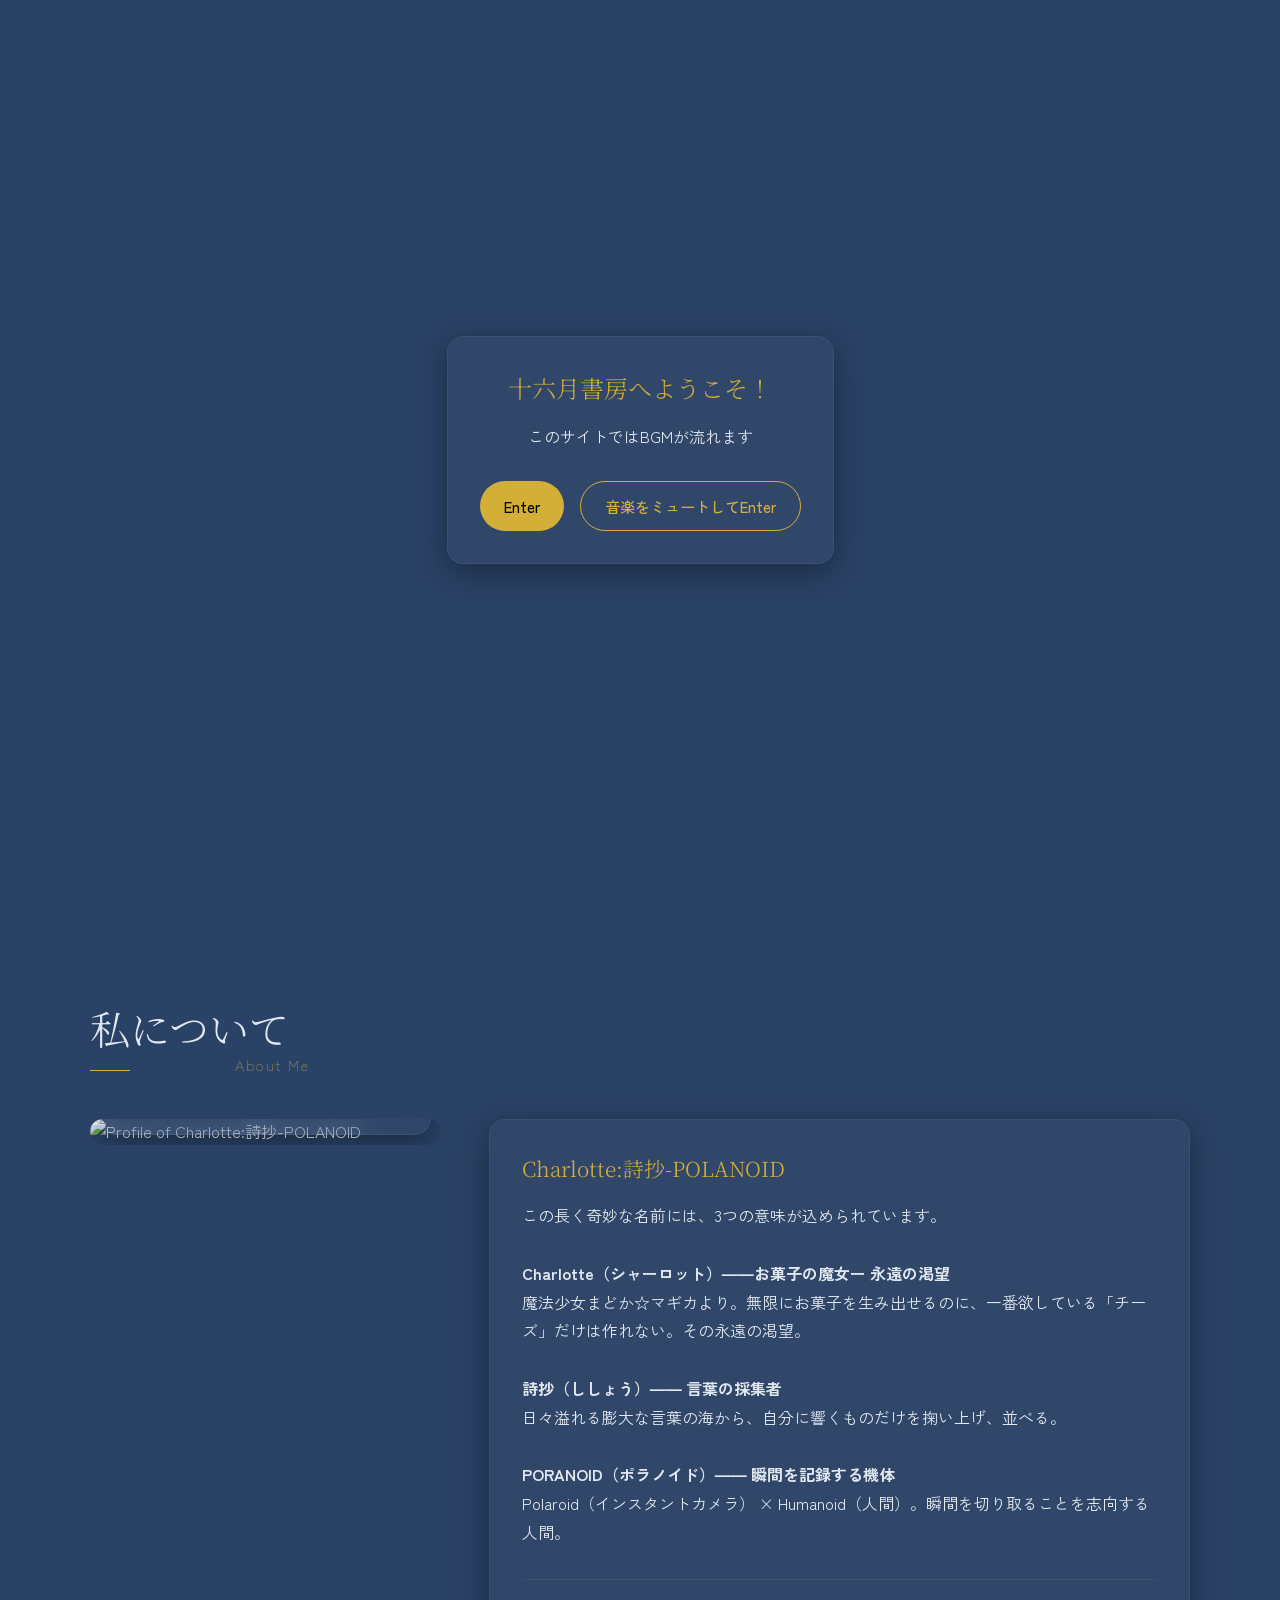
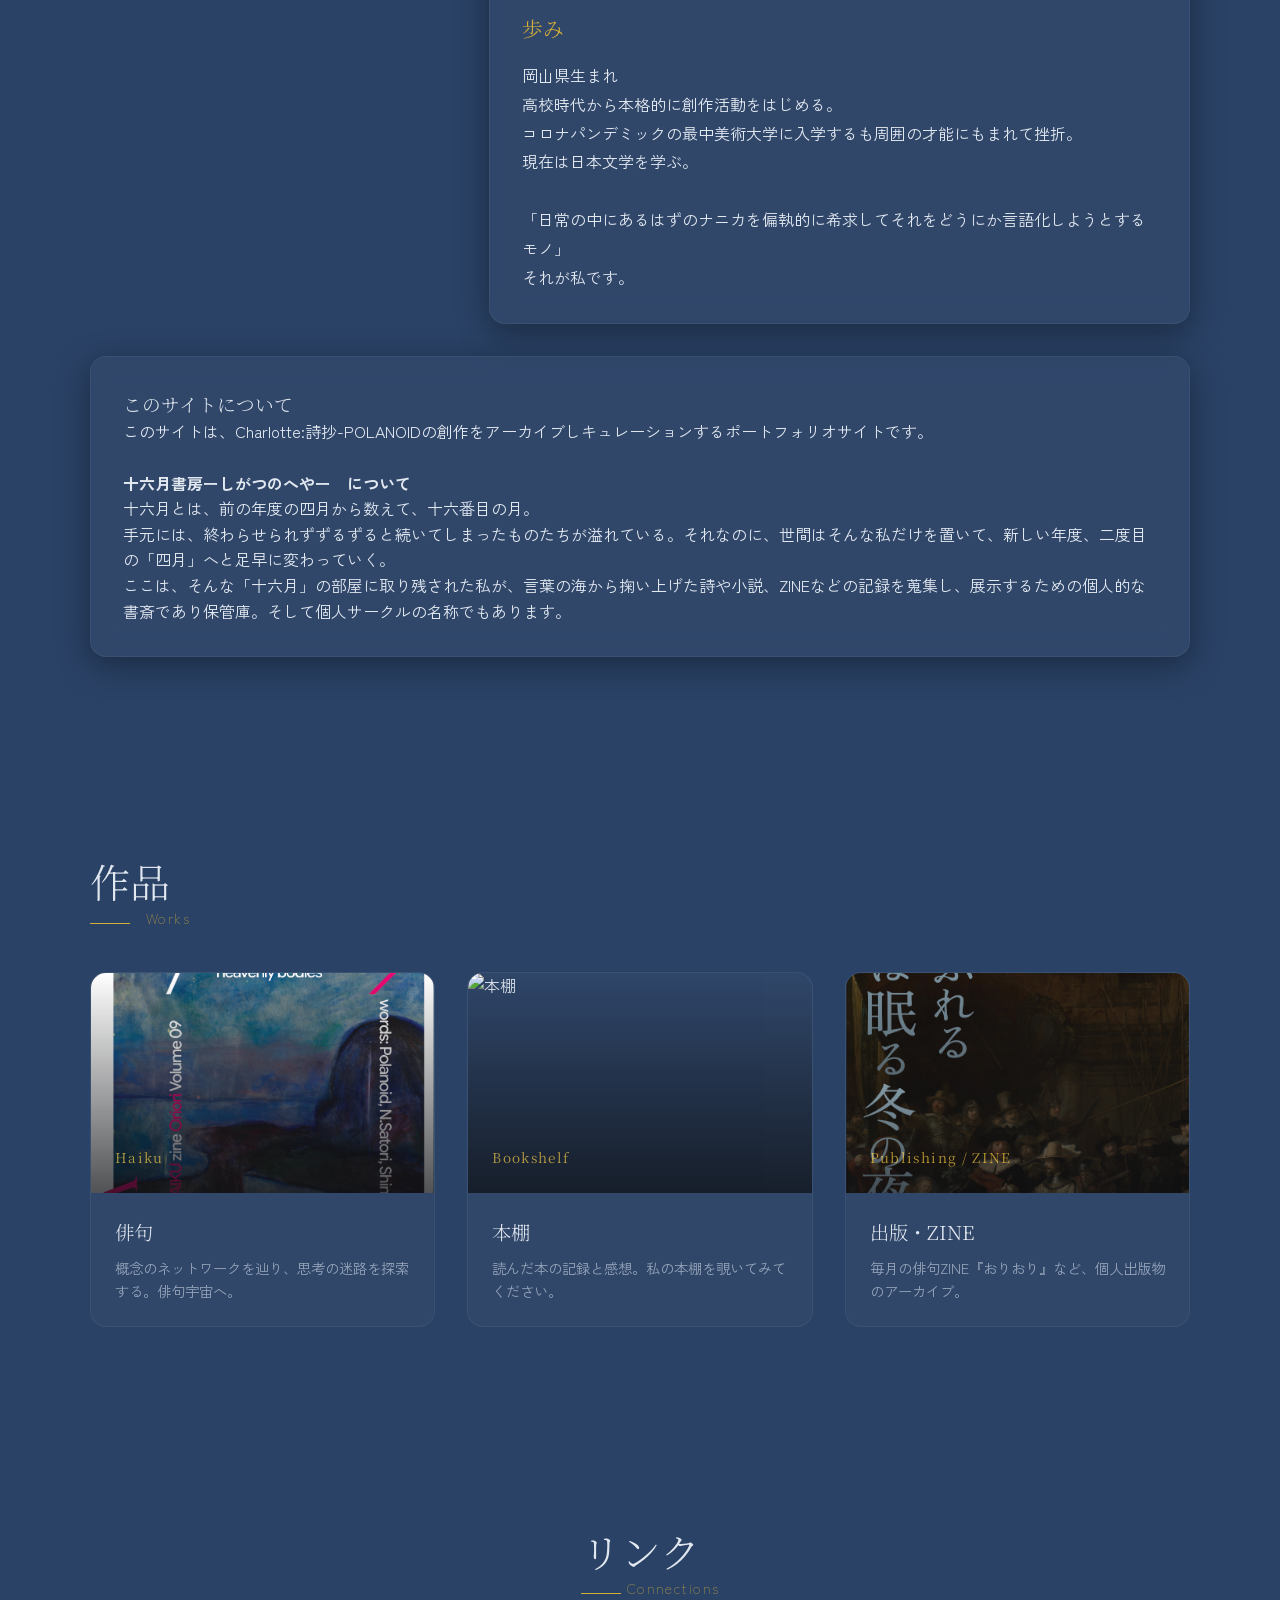
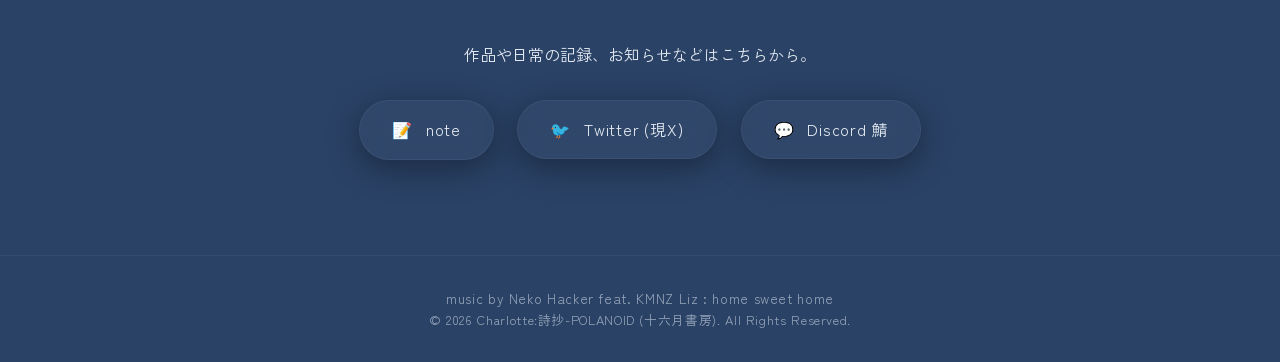
==== about/index.html @ aeaeaebb "feat: Introduce new content, bookshelf, content viewer, and content editor modules, while refactorin" ====
<!DOCTYPE html>
<html lang="ja">
<head>
    <meta charset="UTF-8">
    <meta name="viewport" content="width=device-width, initial-scale=1.0">
    <title>十六月書房 -しがつのへや-| Room of Curiocity</title>
    <!-- プレミアムなデザインのためのフォント -->
    <link rel="preconnect" href="https://fonts.googleapis.com">
    <link rel="preconnect" href="https://fonts.gstatic.com" crossorigin>
    <link href="https://fonts.googleapis.com/css2?family=Noto+Serif+JP:wght@200..900&family=Zen+Kaku+Gothic+New:wght@300;400;500;700&display=swap" rel="stylesheet">
    <link rel="stylesheet" href="style.css">
</head>
<body>
    <!-- Entrance Overlay -->
    <div id="entrance-overlay" class="entrance-overlay">
        <div class="entrance-content glass-panel text-center">
            <h2>十六月書房へようこそ！</h2>
            <p>このサイトではBGMが流れます</p>
            <div class="entrance-buttons mt-4">
                <button id="btn-enter" class="entrance-btn">Enter</button>
                <button id="btn-enter-muted" class="entrance-btn outline">音楽をミュートしてEnter</button>
            </div>
        </div>
    </div>
    <header class="navbar">
        <a href="../index.html" class="nav-brand">十六月書房</a>
        <div class="nav-right" style="display: flex; align-items: center;">
            <nav class="nav-links">
                <a href="../index.html">俳句宇宙</a>
                <a href="#about">私について</a>
                <a href="../bookshelf/index.html">本棚</a>
                <a href="../zine-viewer/index.html">ZINE</a>
                <a href="#contact">リンク</a>
            </nav>
            <div class="bgm-controls" id="bgm-controls">
                <button id="restart-btn" class="bgm-icon-btn" aria-label="Restart Music" title="最初から再生">⏮️</button>
                <div class="volume-slider-container">
                    <input type="range" id="volume-slider" min="0" max="1" step="0.01" value="0.3" class="volume-slider" title="音量">
                </div>
                <button id="mute-btn" class="bgm-icon-btn" aria-label="Toggle Music" title="BGM ON/OFF">
                    🔊
                </button>
            </div>
        </div>
    </header>

    <!-- ヒーローセクション -->
    <section class="hero" id="home">
        <div class="hero-bg"></div>
        <div class="hero-content">
            <h1 class="hero-title">十六月書房</h1>
            <p class="hero-subtitle">- しがつのへや -</p>
            <p class="hero-author">Charlotte:詩抄-POLANOID</p>
            <p class="hero-desc">Room of Curiocity</p>
        </div>
        <div class="scroll-indicator">
            <span>Scroll</span>
            <div class="mouse"></div>
        </div>
    </section>

    <!-- 私について (About) -->
    <section class="about section" id="about">
        <div class="container">
            <h2 class="section-title">私について<span>About Me</span></h2>
            <div class="about-grid">
                <div class="about-image">
                    <img src="../assets/profile.jpg" alt="Profile of Charlotte:詩抄-POLANOID">
                    <div class="glass-panel text-center">
                        <h3>Charlotte:詩抄-POLANOID</h3>
                        <p class="role">詩抄 / ポラノイド</p>
                    </div>
                </div>
                <div class="about-text glass-panel" ondblclick="window.open('https://note.com/shihow_of_po/n/ne336bfbde414', '_blank')" title="ダブルクリックで自己紹介記事へ" style="cursor: pointer;">
                    <h3>Charlotte:詩抄-POLANOID                    </h3>
                    <p>
                        この長く奇妙な名前には、3つの意味が込められています。<br><br>
                        <strong>Charlotte（シャーロット）――お菓子の魔女ー 永遠の渇望</strong><br>
                        魔法少女まどか☆マギカより。無限にお菓子を生み出せるのに、一番欲している「チーズ」だけは作れない。その永遠の渇望。<br><br>
                        <strong>詩抄（ししょう）―― 言葉の採集者</strong><br>
                        日々溢れる膨大な言葉の海から、自分に響くものだけを掬い上げ、並べる。<br><br>
                        <strong>PORANOID（ポラノイド）―― 瞬間を記録する機体</strong><br>
                        Polaroid（インスタントカメラ） × Humanoid（人間）。瞬間を切り取ることを志向する人間。
                    </p>
                    <hr>
                    <h3>歩み</h3>
                    <p>
                        岡山県生まれ<br>
                        高校時代から本格的に創作活動をはじめる。<br>
                        コロナパンデミックの最中美術大学に入学するも周囲の才能にもまれて挫折。 <br>
                        現在は日本文学を学ぶ。<br>
                        <br>
                        「日常の中にあるはずのナニカを偏執的に希求してそれをどうにか言語化しようとするモノ」<br>
                        それが私です。
                    </p>
                </div>
            </div>
            
            <div class="coffee-story glass-panel mt-4">
                <h3>このサイトについて</h3>
                <p>
                    このサイトは、Charlotte:詩抄-POLANOIDの創作をアーカイブしキュレーションするポートフォリオサイトです。<br>
                    
                    <br>
                    <strong>十六月書房ーしがつのへやー　について</strong>
                    <p>十六月とは、前の年度の四月から数えて、十六番目の月。<br>
                        手元には、終わらせられずずるずると続いてしまったものたちが溢れている。それなのに、世間はそんな私だけを置いて、新しい年度、二度目の「四月」へと足早に変わっていく。<br>
                        ここは、そんな「十六月」の部屋に取り残された私が、言葉の海から掬い上げた詩や小説、ZINEなどの記録を蒐集し、展示するための個人的な書斎であり保管庫。そして個人サークルの名称でもあります。</p>
                </p>
            </div>
        </div>
    </section>

    <!-- 作品 (Works) -->
    <section class="works section" id="works">
        <div class="container">
            <h2 class="section-title">作品<span>Works</span></h2>
            <div class="works-grid">
                <!-- 俳句 -->
                <a href="../index.html" class="work-card" style="display: block;">
                    <div class="work-img">
                        <img src="../assets/haiku1.png" alt="俳句">
                        <div class="work-overlay">
                            <span>Haiku</span>
                        </div>
                    </div>
                    <div class="work-info">
                        <h3>俳句</h3>
                        <p>概念のネットワークを辿り、思考の迷路を探索する。俳句宇宙へ。</p>
                    </div>
                </a>

                <!-- 本棚 -->
                <a href="../bookshelf/index.html" class="work-card" style="display: block;">
                    <div class="work-img">
                        <img src="../assets/bg.jpg" alt="本棚">
                        <div class="work-overlay">
                            <span>Bookshelf</span>
                        </div>
                    </div>
                    <div class="work-info">
                        <h3>本棚</h3>
                        <p>読んだ本の記録と感想。私の本棚を覗いてみてください。</p>
                    </div>
                </a>

                <!-- 出版 -->
                <a href="../zine-viewer/index.html" class="work-card" style="display: block;">
                    <div class="work-img">
                        <img src="../assets/EP.png" alt="出版物・ZINE">
                        <div class="work-overlay">
                            <span>Publishing / ZINE</span>
                        </div>
                    </div>
                    <div class="work-info">
                        <h3>出版・ZINE</h3>
                        <p>毎月の俳句ZINE『おりおり』など、個人出版物のアーカイブ。</p>
                    </div>
                </a>
            </div>
        </div>
    </section>

    <!-- リンク (Contact / Social) -->
    <section class="contact section" id="contact">
        <div class="container text-center">
            <h2 class="section-title">リンク<span>Connections</span></h2>
            <p>作品や日常の記録、お知らせなどはこちらから。</p>
            <div class="social-links">
                <a href="https://note.com/shihow_of_po" target="_blank" class="social-btn glass-panel">
                    <span class="icon">📝</span>
                    note
                </a>
                <a href="https://x.com/Shishow_of_PO" target="_blank" class="social-btn glass-panel">
                    <span class="icon">🐦</span>
                    Twitter (現X)
                </a>
                <a href="https://discord.com/invite/smppdqkTEu" target="_blank" class="social-btn glass-panel">
                    <span class="icon">💬</span>
                    Discord 鯖
                </a>
            </div>
        </div>
    </section>

    <!-- フッター -->
    <footer>
        <p><a href="https://nekohacker.com" target="_blank" class="footer-music-credit">music by Neko Hacker feat. KMNZ Liz : home sweet home</a></p>
        <p>&copy; 2026 Charlotte:詩抄-POLANOID (十六月書房). All Rights Reserved.</p>
    </footer>

    <script src="main.js"></script>
</body>
</html>
---- about/style.css ----
/* 
 * 十六月書房 -しがつのへや-
 * Premium Portfolio Design System
 */

:root {
    --bg-color: #2a4266;
    --text-primary: #e2e8f0;
    --text-secondary: #94a3b8;
    --accent-color: #d4af37; /* Elegant gold/amber for coffee/night themes */
    --accent-hover: #fcd34d;
    --glass-bg: rgba(255, 255, 255, 0.03);
    --glass-border: rgba(255, 255, 255, 0.05);
    --glass-shadow: 0 8px 32px 0 rgba(0, 0, 0, 0.37);
    --font-heading: 'Noto Serif JP', serif;
    --font-body: 'Zen Kaku Gothic New', sans-serif;
    --transition-smooth: all 0.4s cubic-bezier(0.4, 0, 0.2, 1);
}

* {
    margin: 0;
    padding: 0;
    box-sizing: border-box;
}

body {
    background-color: var(--bg-color);
    color: var(--text-primary);
    font-family: var(--font-body);
    line-height: 1.6;
    overflow-x: hidden;
    scroll-behavior: smooth;
}

h1, h2, h3, .nav-brand {
    font-family: var(--font-heading);
    font-weight: 300;
}

a {
    color: var(--text-primary);
    text-decoration: none;
    transition: var(--transition-smooth);
}

a:hover {
    color: var(--accent-color);
}

.text-center {
    text-align: center;
}

.mt-4 { margin-top: 2rem; }

/* ガラスモーフィズムの共通クラス */
.glass-panel {
    background: var(--glass-bg);
    backdrop-filter: blur(12px);
    -webkit-backdrop-filter: blur(12px);
    border: 1px solid var(--glass-border);
    border-radius: 16px;
    padding: 2rem;
    box-shadow: var(--glass-shadow);
    transition: var(--transition-smooth);
}

.glass-panel:hover {
    background: rgba(255, 255, 255, 0.05);
    border-color: rgba(255, 255, 255, 0.1);
}

/* ヘッダー */
.navbar {
    position: fixed;
    top: 0;
    width: 100%;
    padding: 1.5rem 5%;
    display: flex;
    justify-content: space-between;
    align-items: center;
    z-index: 1000;
    background: transparent;
    transition: background 0.3s ease, padding 0.3s ease;
}

.navbar.scrolled {
    background: rgba(13, 15, 18, 0.85);
    backdrop-filter: blur(10px);
    padding: 1rem 5%;
    border-bottom: 1px solid var(--glass-border);
}

.nav-brand {
    font-size: 1.5rem;
    letter-spacing: 0.1em;
    color: var(--accent-color);
}

.nav-links a {
    margin-left: 2rem;
    font-size: 0.95rem;
    letter-spacing: 0.05em;
    position: relative;
}

.nav-links a::after {
    content: '';
    position: absolute;
    width: 0;
    height: 1px;
    bottom: -4px;
    left: 0;
    background-color: var(--accent-color);
    transition: width 0.3s ease;
}

.nav-links a:hover::after {
    width: 100%;
}

/* Entrance Overlay */
.entrance-overlay {
    position: fixed;
    top: 0;
    left: 0;
    width: 100vw;
    height: 100vh;
    background: var(--bg-color);
    z-index: 9999;
    display: flex;
    justify-content: center;
    align-items: center;
    transition: opacity 0.8s ease, visibility 0.8s ease;
}

.entrance-overlay.hidden {
    opacity: 0;
    visibility: hidden;
}

.entrance-content h2 {
    margin-bottom: 1rem;
    color: var(--accent-color);
}

.entrance-buttons {
    display: flex;
    gap: 1rem;
    justify-content: center;
}

@media (max-width: 480px) {
    .entrance-buttons {
        flex-direction: column;
    }
}

.entrance-btn {
    padding: 0.8rem 1.5rem;
    border-radius: 30px;
    border: none;
    font-size: 0.95rem;
    cursor: pointer;
    font-family: var(--font-body);
    transition: var(--transition-smooth);
    background: var(--accent-color);
    color: #000;
    font-weight: 500;
}

.entrance-btn:hover {
    background: var(--accent-hover);
    transform: translateY(-2px);
    box-shadow: 0 5px 15px rgba(212, 175, 55, 0.3);
}

.entrance-btn.outline {
    background: transparent;
    border: 1px solid var(--accent-color);
    color: var(--accent-color);
}

.entrance-btn.outline:hover {
    background: rgba(212, 175, 55, 0.1);
}

/* BGM Controls (Header) */
.bgm-controls {
    display: flex;
    align-items: center;
    margin-left: 2rem;
    position: relative;
    padding: 0.3rem;
    border-radius: 30px;
    transition: var(--transition-smooth);
    gap: 0.2rem;
}

.bgm-controls:hover {
    background: rgba(255, 255, 255, 0.05);
}

.bgm-icon-btn {
    background: none;
    border: none;
    color: var(--text-primary);
    font-size: 1.2rem;
    cursor: pointer;
    transition: var(--transition-smooth);
    display: flex;
    align-items: center;
    justify-content: center;
    width: 32px;
    height: 32px;
    border-radius: 50%;
}

.bgm-icon-btn:hover {
    color: var(--accent-color);
    background: rgba(255, 255, 255, 0.1);
}

#restart-btn {
    opacity: 0;
    width: 0;
    transform: scale(0);
    overflow: hidden;
    margin: 0;
    padding: 0;
    transition: all 0.4s cubic-bezier(0.175, 0.885, 0.32, 1.275);
}

.bgm-controls:hover #restart-btn {
    opacity: 1;
    width: 32px;
    transform: scale(1);
}

.volume-slider-container {
    width: 0;
    opacity: 0;
    overflow: hidden;
    display: flex;
    align-items: center;
    transition: all 0.4s cubic-bezier(0.175, 0.885, 0.32, 1.275);
}

.bgm-controls:hover .volume-slider-container {
    width: 80px;
    opacity: 1;
    padding: 0 0.5rem;
}

.volume-slider {
    -webkit-appearance: none;
    appearance: none;
    width: 100%;
    height: 4px;
    background: rgba(255, 255, 255, 0.2);
    border-radius: 2px;
    outline: none;
}

.volume-slider::-webkit-slider-thumb {
    -webkit-appearance: none;
    appearance: none;
    width: 12px;
    height: 12px;
    border-radius: 50%;
    background: var(--accent-color);
    cursor: pointer;
    transition: transform 0.2s;
}

.volume-slider::-webkit-slider-thumb:hover {
    transform: scale(1.3);
}

.footer-music-credit {
    margin-bottom: 0.5rem;
    font-size: 0.85rem;
    color: var(--text-secondary);
}

/* ヒーローセクション */
.hero {
    height: 100vh;
    display: flex;
    align-items: center;
    justify-content: center;
    position: relative;
    overflow: hidden;
}

.hero-bg {
    position: absolute;
    top: 0;
    left: 0;
    width: 100%;
    height: 100%;
    background: url('../assets/bg.jpg') center/cover no-repeat;
    opacity: 0.4;
    filter: sepia(0.2) saturate(0.8) brightness(0.6);
    z-index: -1;
    animation: slowZoom 20s infinite alternate;
}

@keyframes slowZoom {
    0% { transform: scale(1); }
    100% { transform: scale(1.1); }
}

.hero-content {
    text-align: center;
    z-index: 1;
    opacity: 0;
    transform: translateY(30px);
    animation: fadeUp 1.2s cubic-bezier(0.16, 1, 0.3, 1) forwards 0.5s;
}

@keyframes fadeUp {
    to {
        opacity: 1;
        transform: translateY(0);
    }
}

.hero-title {
    font-size: 4rem;
    letter-spacing: 0.15em;
    margin-bottom: 0.5rem;
    background: linear-gradient(135deg, #fff, #a0aec0);
    -webkit-background-clip: text;
    background-clip: text;
    -webkit-text-fill-color: transparent;
}

.hero-subtitle {
    font-size: 1.5rem;
    letter-spacing: 0.3em;
    color: var(--accent-color);
    margin-bottom: 2rem;
    font-family: var(--font-heading);
}

.hero-author {
    font-size: 1.1rem;
    color: var(--text-secondary);
    letter-spacing: 0.1em;
}

.hero-desc {
    font-size: 0.9rem;
    letter-spacing: 0.2em;
    color: var(--text-secondary);
    opacity: 0.6;
    margin-top: 0.5rem;
}

/* スクロールダウンインジケーター */
.scroll-indicator {
    position: absolute;
    bottom: 2rem;
    left: 50%;
    transform: translateX(-50%);
    display: flex;
    align-items: center;
    flex-direction: column;
    gap: 0.5rem;
    opacity: 0;
    animation: fadeUp 1s forwards 1.5s;
}

.scroll-indicator span {
    font-size: 0.7rem;
    text-transform: uppercase;
    letter-spacing: 0.2em;
    color: var(--text-secondary);
}

.mouse {
    width: 20px;
    height: 30px;
    border: 1px solid var(--text-secondary);
    border-radius: 10px;
    position: relative;
}

.mouse::before {
    content: '';
    position: absolute;
    top: 6px;
    left: 50%;
    transform: translateX(-50%);
    width: 4px;
    height: 4px;
    background: var(--text-secondary);
    border-radius: 50%;
    animation: scroll 2s infinite;
}

@keyframes scroll {
    0% { transform: translate(-50%, 0); opacity: 1; }
    100% { transform: translate(-50%, 10px); opacity: 0; }
}

/* 共通セクションスタイル */
.section {
    padding: 6rem 5%;
}

.container {
    max-width: 1100px;
    margin: 0 auto;
}

.section-title {
    font-size: 2.5rem;
    margin-bottom: 3rem;
    position: relative;
    display: inline-block;
}

.section-title span {
    position: absolute;
    bottom: -5px;
    right: -20px;
    font-size: 0.9rem;
    font-family: var(--font-body);
    font-weight: 300;
    color: var(--accent-color);
    letter-spacing: 0.1em;
    opacity: 0.7;
}

.section-title::after {
    content: '';
    display: block;
    width: 40px;
    height: 1px;
    background: var(--accent-color);
    margin-top: 10px;
}

/* About Section */
.about-grid {
    display: grid;
    grid-template-columns: 1fr 2fr;
    gap: 3rem;
    align-items: start;
}

.about-image {
    position: relative;
    border-radius: 16px;
    overflow: hidden;
}

.about-image img {
    width: 100%;
    height: auto;
    display: block;
    transition: var(--transition-smooth);
    filter: grayscale(20%) contrast(110%);
}

.about-image:hover img {
    transform: scale(1.05);
    filter: grayscale(0%) contrast(100%);
}

.about-image .glass-panel {
    position: absolute;
    bottom: 10px;
    left: 10px;
    right: 10px;
    padding: 1rem;
}

.about-image h3 {
    font-size: 1.1rem;
    margin-bottom: 0.2rem;
}

.about-image .role {
    font-size: 0.8rem;
    color: var(--text-secondary);
}

.about-text h3 {
    font-size: 1.3rem;
    color: var(--accent-color);
    margin-bottom: 1rem;
}

.about-text p {
    color: var(--text-primary);
    line-height: 1.8;
}

.about-text hr {
    border: none;
    border-top: 1px solid var(--glass-border);
    margin: 2rem 0;
}

/* Works Section */
.works-grid {
    display: grid;
    grid-template-columns: repeat(auto-fit, minmax(300px, 1fr));
    gap: 2rem;
}

.work-card {
    background: var(--glass-bg);
    border: 1px solid var(--glass-border);
    border-radius: 16px;
    overflow: hidden;
    transition: var(--transition-smooth);
    cursor: pointer;
}

.work-card:hover {
    transform: translateY(-10px);
    box-shadow: 0 15px 30px rgba(0,0,0,0.4);
    border-color: rgba(255,255,255,0.1);
}

.work-img {
    position: relative;
    height: 220px;
    overflow: hidden;
}

.work-img img {
    width: 100%;
    height: 100%;
    object-fit: cover;
    transition: transform 0.6s ease;
}

.work-card:hover .work-img img {
    transform: scale(1.1);
}

.work-overlay {
    position: absolute;
    top: 0;
    left: 0;
    width: 100%;
    height: 100%;
    background: linear-gradient(to top, rgba(13, 15, 18, 0.9), transparent);
    display: flex;
    align-items: flex-end;
    padding: 1.5rem;
    opacity: 0.8;
    transition: var(--transition-smooth);
}

.work-card:hover .work-overlay {
    opacity: 1;
}

.work-overlay span {
    font-family: var(--font-heading);
    color: var(--accent-color);
    letter-spacing: 0.1em;
    font-size: 0.85rem;
}

.work-info {
    padding: 1.5rem;
}

.work-info h3 {
    font-size: 1.2rem;
    margin-bottom: 0.5rem;
}

.work-info p {
    font-size: 0.9rem;
    color: var(--text-secondary);
}

/* Contact/Links Section */
.social-links {
    display: flex;
    justify-content: center;
    gap: 1.5rem;
    margin-top: 2rem;
    flex-wrap: wrap;
}

.social-btn {
    display: inline-flex;
    align-items: center;
    gap: 0.8rem;
    padding: 1rem 2rem;
    font-size: 1rem;
    letter-spacing: 0.05em;
    border-radius: 30px;
}

.social-btn:hover {
    transform: translateY(-3px);
    border-color: var(--accent-color);
    box-shadow: 0 5px 15px rgba(212, 175, 55, 0.2);
}

/* Footer */
footer {
    text-align: center;
    padding: 2rem;
    border-top: 1px solid var(--glass-border);
    color: var(--text-secondary);
    font-size: 0.8rem;
    letter-spacing: 0.05em;
}

/* Animations Triggered by JS */
.fade-in-element {
    opacity: 0;
    transform: translateY(30px);
    transition: opacity 0.8s ease, transform 0.8s ease;
}

.fade-in-element.visible {
    opacity: 1;
    transform: translateY(0);
}

/* Responsive */
@media (max-width: 768px) {
    .about-grid {
        grid-template-columns: 1fr;
    }
    
    .hero-title {
        font-size: 2.5rem;
    }
    
    .hero-subtitle {
        font-size: 1rem;
    }
    
    .navbar {
        padding: 1rem;
    }
    
    .nav-links {
        display: none; /* Mobile menu needed for real production, keeping simple here */
    }
}
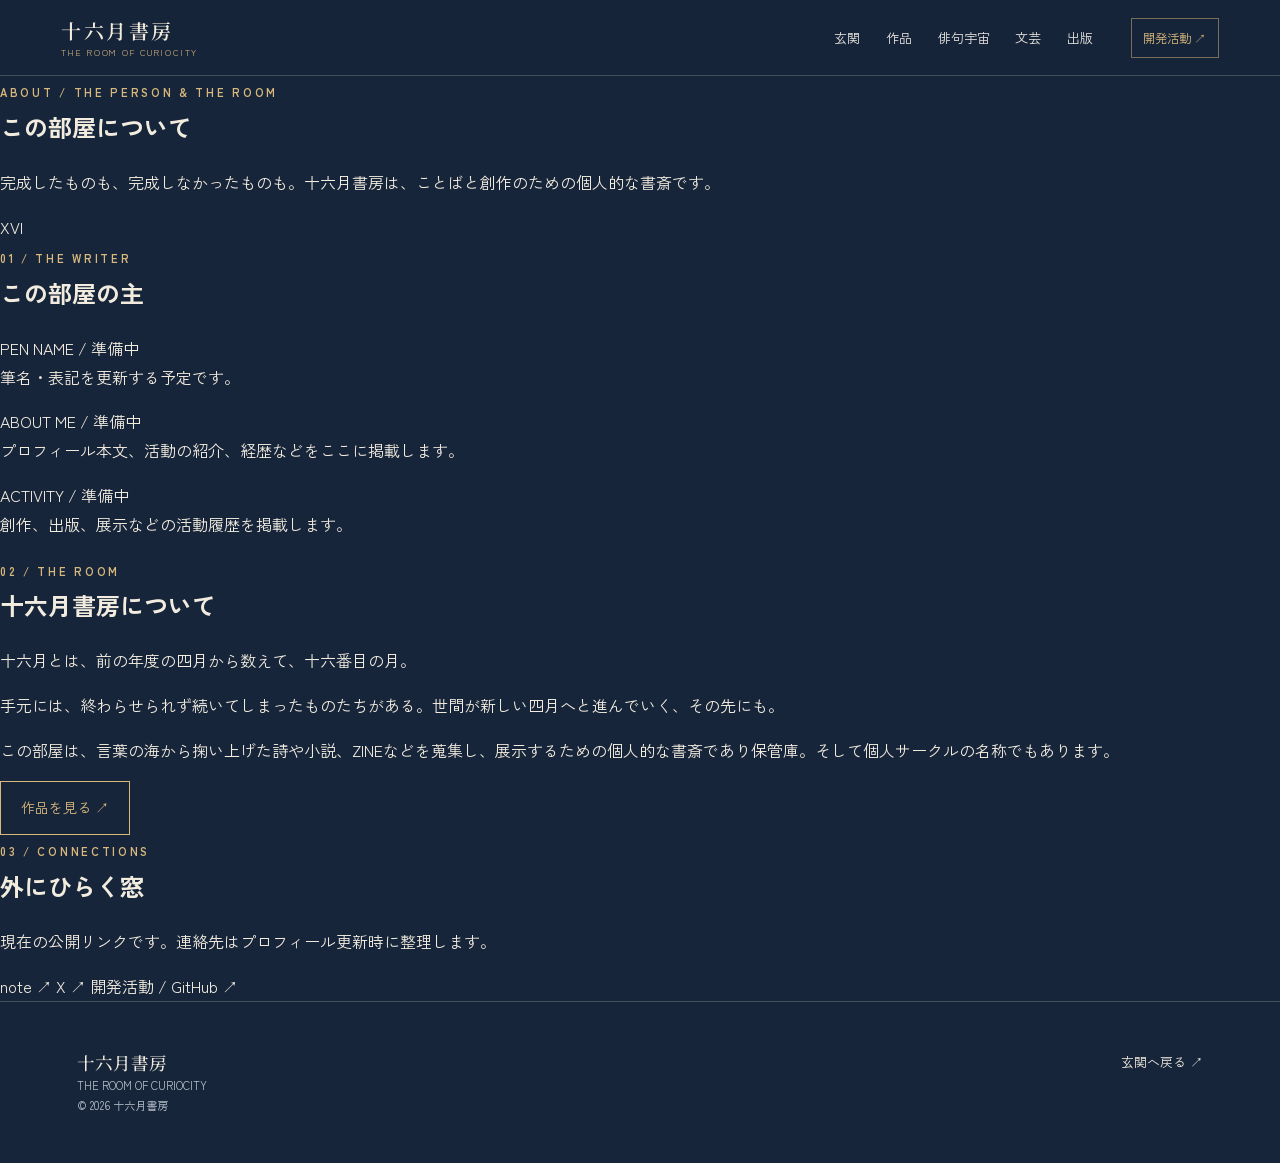
==== commit 5acce2f0: "feat: replace outdated public pen name and biography with editable placeholders" ====
--- a/about/index.html
+++ b/about/index.html
@@ -1,194 +1,65 @@
-<!DOCTYPE html>
+<!doctype html>
 <html lang="ja">
 <head>
-    <meta charset="UTF-8">
-    <meta name="viewport" content="width=device-width, initial-scale=1.0">
-    <title>十六月書房 -しがつのへや-| Room of Curiocity</title>
-    <!-- プレミアムなデザインのためのフォント -->
-    <link rel="preconnect" href="https://fonts.googleapis.com">
-    <link rel="preconnect" href="https://fonts.gstatic.com" crossorigin>
-    <link href="https://fonts.googleapis.com/css2?family=Noto+Serif+JP:wght@200..900&family=Zen+Kaku+Gothic+New:wght@300;400;500;700&display=swap" rel="stylesheet">
-    <link rel="stylesheet" href="style.css">
+  <meta charset="utf-8">
+  <meta name="viewport" content="width=device-width,initial-scale=1">
+  <meta name="description" content="十六月書房について。筆名・プロフィール・活動歴などは現在更新準備中です。">
+  <meta name="theme-color" content="#17253b">
+  <title>この部屋について | 十六月書房</title>
+  <link rel="preconnect" href="https://fonts.googleapis.com">
+  <link rel="preconnect" href="https://fonts.gstatic.com" crossorigin>
+  <link href="https://fonts.googleapis.com/css2?family=Noto+Serif+JP:wght@400;500;600;700&family=Zen+Kaku+Gothic+New:wght@400;500;700&display=swap" rel="stylesheet">
+  <link rel="stylesheet" href="../home.css">
+  <link rel="stylesheet" href="profile.css">
 </head>
 <body>
-    <!-- Entrance Overlay -->
-    <div id="entrance-overlay" class="entrance-overlay">
-        <div class="entrance-content glass-panel text-center">
-            <h2>十六月書房へようこそ！</h2>
-            <p>このサイトではBGMが流れます</p>
-            <div class="entrance-buttons mt-4">
-                <button id="btn-enter" class="entrance-btn">Enter</button>
-                <button id="btn-enter-muted" class="entrance-btn outline">音楽をミュートしてEnter</button>
-            </div>
-        </div>
-    </div>
-    <header class="navbar">
-        <a href="../index.html" class="nav-brand">十六月書房</a>
-        <div class="nav-right" style="display: flex; align-items: center;">
-            <nav class="nav-links">
-                <a href="../index.html">俳句宇宙</a>
-                <a href="#about">私について</a>
-                <a href="../bookshelf/index.html">本棚</a>
-                <a href="../zine-viewer/index.html">ZINE</a>
-                <a href="#contact">リンク</a>
-            </nav>
-            <div class="bgm-controls" id="bgm-controls">
-                <button id="restart-btn" class="bgm-icon-btn" aria-label="Restart Music" title="最初から再生">⏮️</button>
-                <div class="volume-slider-container">
-                    <input type="range" id="volume-slider" min="0" max="1" step="0.01" value="0.3" class="volume-slider" title="音量">
-                </div>
-                <button id="mute-btn" class="bgm-icon-btn" aria-label="Toggle Music" title="BGM ON/OFF">
-                    🔊
-                </button>
-            </div>
-        </div>
-    </header>
-
-    <!-- ヒーローセクション -->
-    <section class="hero" id="home">
-        <div class="hero-bg"></div>
-        <div class="hero-content">
-            <h1 class="hero-title">十六月書房</h1>
-            <p class="hero-subtitle">- しがつのへや -</p>
-            <p class="hero-author">Charlotte:詩抄-POLANOID</p>
-            <p class="hero-desc">Room of Curiocity</p>
-        </div>
-        <div class="scroll-indicator">
-            <span>Scroll</span>
-            <div class="mouse"></div>
-        </div>
+  <a class="skip-link" href="#main">本文へ移動</a>
+  <header class="site-header">
+    <a class="site-logo" href="../index.html"><span class="logo-jp">十六月書房</span><span class="logo-en">THE ROOM OF CURIOCITY</span></a>
+    <nav class="site-nav" aria-label="主要ナビゲーション">
+      <a href="../index.html">玄関</a><a href="../index.html#rooms">作品</a><a href="../haiku/index.html">俳句宇宙</a><a href="../bookshelf/index.html">文芸</a><a href="../zine-viewer/index.html">出版</a>
+    </nav>
+    <a class="dev-link" href="https://github.com/potoha" target="_blank" rel="noopener noreferrer">開発活動 ↗</a>
+  </header>
+  <main id="main">
+    <section class="profile-hero">
+      <div class="profile-hero-content"><span class="section-index">ABOUT / THE PERSON & THE ROOM</span>
+      <h1>この部屋について</h1>
+      <p>完成したものも、完成しなかったものも。十六月書房は、ことばと創作のための個人的な書斎です。</p></div>
+      <div class="profile-mark" aria-hidden="true">XVI</div>
     </section>
-
-    <!-- 私について (About) -->
-    <section class="about section" id="about">
-        <div class="container">
-            <h2 class="section-title">私について<span>About Me</span></h2>
-            <div class="about-grid">
-                <div class="about-image">
-                    <img src="../assets/profile.jpg" alt="Profile of Charlotte:詩抄-POLANOID">
-                    <div class="glass-panel text-center">
-                        <h3>Charlotte:詩抄-POLANOID</h3>
-                        <p class="role">詩抄 / ポラノイド</p>
-                    </div>
-                </div>
-                <div class="about-text glass-panel" ondblclick="window.open('https://note.com/shihow_of_po/n/ne336bfbde414', '_blank')" title="ダブルクリックで自己紹介記事へ" style="cursor: pointer;">
-                    <h3>Charlotte:詩抄-POLANOID                    </h3>
-                    <p>
-                        この長く奇妙な名前には、3つの意味が込められています。<br><br>
-                        <strong>Charlotte（シャーロット）――お菓子の魔女ー 永遠の渇望</strong><br>
-                        魔法少女まどか☆マギカより。無限にお菓子を生み出せるのに、一番欲している「チーズ」だけは作れない。その永遠の渇望。<br><br>
-                        <strong>詩抄（ししょう）―― 言葉の採集者</strong><br>
-                        日々溢れる膨大な言葉の海から、自分に響くものだけを掬い上げ、並べる。<br><br>
-                        <strong>PORANOID（ポラノイド）―― 瞬間を記録する機体</strong><br>
-                        Polaroid（インスタントカメラ） × Humanoid（人間）。瞬間を切り取ることを志向する人間。
-                    </p>
-                    <hr>
-                    <h3>歩み</h3>
-                    <p>
-                        岡山県生まれ<br>
-                        高校時代から本格的に創作活動をはじめる。<br>
-                        コロナパンデミックの最中美術大学に入学するも周囲の才能にもまれて挫折。 <br>
-                        現在は日本文学を学ぶ。<br>
-                        <br>
-                        「日常の中にあるはずのナニカを偏執的に希求してそれをどうにか言語化しようとするモノ」<br>
-                        それが私です。
-                    </p>
-                </div>
-            </div>
-            
-            <div class="coffee-story glass-panel mt-4">
-                <h3>このサイトについて</h3>
-                <p>
-                    このサイトは、Charlotte:詩抄-POLANOIDの創作をアーカイブしキュレーションするポートフォリオサイトです。<br>
-                    
-                    <br>
-                    <strong>十六月書房ーしがつのへやー　について</strong>
-                    <p>十六月とは、前の年度の四月から数えて、十六番目の月。<br>
-                        手元には、終わらせられずずるずると続いてしまったものたちが溢れている。それなのに、世間はそんな私だけを置いて、新しい年度、二度目の「四月」へと足早に変わっていく。<br>
-                        ここは、そんな「十六月」の部屋に取り残された私が、言葉の海から掬い上げた詩や小説、ZINEなどの記録を蒐集し、展示するための個人的な書斎であり保管庫。そして個人サークルの名称でもあります。</p>
-                </p>
-            </div>
-        </div>
+    <section class="profile-main">
+      <div class="profile-grid">
+        <article class="profile-card" id="about">
+          <span class="section-index">01 / THE WRITER</span>
+          <h2>この部屋の主</h2>
+          <div class="placeholder" aria-label="筆名は編集中"><span class="placeholder-label">PEN NAME / 準備中</span><p>筆名・表記を更新する予定です。</p></div>
+          <div class="placeholder" aria-label="自己紹介は編集中"><span class="placeholder-label">ABOUT ME / 準備中</span><p>プロフィール本文、活動の紹介、経歴などをここに掲載します。</p></div>
+          <div class="placeholder" aria-label="活動歴は編集中"><span class="placeholder-label">ACTIVITY / 準備中</span><p>創作、出版、展示などの活動履歴を掲載します。</p></div>
+        </article>
+        <article class="profile-card room-statement">
+          <span class="section-index">02 / THE ROOM</span>
+          <h2>十六月書房について</h2>
+          <p>十六月とは、前の年度の四月から数えて、十六番目の月。</p>
+          <p>手元には、終わらせられず続いてしまったものたちがある。世間が新しい四月へと進んでいく、その先にも。</p>
+          <p>この部屋は、言葉の海から掬い上げた詩や小説、ZINEなどを蒐集し、展示するための個人的な書斎であり保管庫。そして個人サークルの名称でもあります。</p>
+          <a class="button button-outline" href="../index.html#rooms">作品を見る ↗</a>
+        </article>
+      </div>
     </section>
-
-    <!-- 作品 (Works) -->
-    <section class="works section" id="works">
-        <div class="container">
-            <h2 class="section-title">作品<span>Works</span></h2>
-            <div class="works-grid">
-                <!-- 俳句 -->
-                <a href="../index.html" class="work-card" style="display: block;">
-                    <div class="work-img">
-                        <img src="../assets/haiku1.png" alt="俳句">
-                        <div class="work-overlay">
-                            <span>Haiku</span>
-                        </div>
-                    </div>
-                    <div class="work-info">
-                        <h3>俳句</h3>
-                        <p>概念のネットワークを辿り、思考の迷路を探索する。俳句宇宙へ。</p>
-                    </div>
-                </a>
-
-                <!-- 本棚 -->
-                <a href="../bookshelf/index.html" class="work-card" style="display: block;">
-                    <div class="work-img">
-                        <img src="../assets/bg.jpg" alt="本棚">
-                        <div class="work-overlay">
-                            <span>Bookshelf</span>
-                        </div>
-                    </div>
-                    <div class="work-info">
-                        <h3>本棚</h3>
-                        <p>読んだ本の記録と感想。私の本棚を覗いてみてください。</p>
-                    </div>
-                </a>
-
-                <!-- 出版 -->
-                <a href="../zine-viewer/index.html" class="work-card" style="display: block;">
-                    <div class="work-img">
-                        <img src="../assets/EP.png" alt="出版物・ZINE">
-                        <div class="work-overlay">
-                            <span>Publishing / ZINE</span>
-                        </div>
-                    </div>
-                    <div class="work-info">
-                        <h3>出版・ZINE</h3>
-                        <p>毎月の俳句ZINE『おりおり』など、個人出版物のアーカイブ。</p>
-                    </div>
-                </a>
-            </div>
-        </div>
+    <section class="profile-links" id="contact">
+      <span class="section-index">03 / CONNECTIONS</span><h2>外にひらく窓</h2>
+      <p>現在の公開リンクです。連絡先はプロフィール更新時に整理します。</p>
+      <div class="profile-link-list">
+        <a href="https://note.com/shihow_of_po" target="_blank" rel="noopener noreferrer">note ↗</a>
+        <a href="https://x.com/Shishow_of_PO" target="_blank" rel="noopener noreferrer">X ↗</a>
+        <a href="https://github.com/potoha" target="_blank" rel="noopener noreferrer">開発活動 / GitHub ↗</a>
+      </div>
     </section>
-
-    <!-- リンク (Contact / Social) -->
-    <section class="contact section" id="contact">
-        <div class="container text-center">
-            <h2 class="section-title">リンク<span>Connections</span></h2>
-            <p>作品や日常の記録、お知らせなどはこちらから。</p>
-            <div class="social-links">
-                <a href="https://note.com/shihow_of_po" target="_blank" class="social-btn glass-panel">
-                    <span class="icon">📝</span>
-                    note
-                </a>
-                <a href="https://x.com/Shishow_of_PO" target="_blank" class="social-btn glass-panel">
-                    <span class="icon">🐦</span>
-                    Twitter (現X)
-                </a>
-                <a href="https://discord.com/invite/smppdqkTEu" target="_blank" class="social-btn glass-panel">
-                    <span class="icon">💬</span>
-                    Discord 鯖
-                </a>
-            </div>
-        </div>
-    </section>
-
-    <!-- フッター -->
-    <footer>
-        <p><a href="https://nekohacker.com" target="_blank" class="footer-music-credit">music by Neko Hacker feat. KMNZ Liz : home sweet home</a></p>
-        <p>&copy; 2026 Charlotte:詩抄-POLANOID (十六月書房). All Rights Reserved.</p>
-    </footer>
-
-    <script src="main.js"></script>
+  </main>
+  <footer class="site-footer">
+    <div><strong>十六月書房</strong><span>THE ROOM OF CURIOCITY</span><small>© 2026 十六月書房</small></div>
+    <div class="footer-links"><a href="../index.html">玄関へ戻る ↗</a></div>
+  </footer>
 </body>
-</html>
+</html>
--- a/home.css
+++ b/home.css
@@ -0,0 +1,11 @@
+
+:root{--night:#17253b;--gold:#d8b87b;--cream:#f2ecdf;--paper:#fcf9f2;--muted:#b9c2cc;--line:rgba(244,238,226,.2);--serif:'Noto Serif JP',serif;--sans:'Zen Kaku Gothic New',sans-serif}
+*{box-sizing:border-box}html{scroll-behavior:smooth}body{margin:0;background:var(--night);color:var(--cream);font-family:var(--sans);line-height:1.8}a{color:inherit;text-decoration:none}a:focus-visible,button:focus-visible{outline:3px solid var(--gold);outline-offset:4px}.skip-link{position:fixed;z-index:9999;top:-80px;left:12px;background:var(--paper);color:#263246;padding:12px}.skip-link:focus{top:10px}
+.site-header{position:sticky;top:0;z-index:100;display:flex;align-items:center;gap:clamp(1rem,3vw,3rem);padding:1rem clamp(1.2rem,4.8vw,5rem);background:rgba(23,37,59,.96);border-bottom:1px solid var(--line);backdrop-filter:blur(18px)}.site-logo{display:flex;flex-direction:column;min-width:max-content;gap:.1rem;line-height:1.45}.logo-jp{font:600 1.25rem var(--serif);letter-spacing:.12em}.logo-en{font-size:.55rem;letter-spacing:.21em;color:var(--gold)}.site-nav{display:flex;align-items:center;gap:clamp(.75rem,2vw,2rem);margin-left:auto;white-space:nowrap}.site-nav a{font-size:.82rem;color:#e6e4de;transition:color .15s}.site-nav a:hover,.footer-links a:hover{color:var(--gold)}.dev-link{white-space:nowrap;font-size:.77rem;padding:.5rem .7rem;border:1px solid rgba(216,184,123,.5);color:var(--gold)}.dev-link:hover{background:rgba(216,184,123,.12)}
+.hero{min-height:min(760px,86vh);padding:clamp(5rem,9vw,9rem) clamp(1.25rem,8vw,9rem) 6rem;display:grid;grid-template-columns:minmax(0,1.25fr) minmax(210px,.75fr);align-items:center;gap:3rem;position:relative;overflow:hidden;background:radial-gradient(circle at 75% 42%,#314561 0%,#1d304b 28%,#17253b 65%)}.hero::before{content:"";position:absolute;inset:0;opacity:.2;background-image:radial-gradient(#fff .7px,transparent .7px);background-size:31px 31px;pointer-events:none}.hero-text{max-width:780px;position:relative;z-index:1}.eyebrow,.section-index,.room-number{font-size:.7rem;letter-spacing:.24em;color:var(--gold);font-weight:700}.eyebrow{margin:0 0 2rem}h1,h2,h3,p{margin-top:0}.hero h1{font:500 clamp(2rem,4.5vw,4.6rem)/1.55 var(--serif);letter-spacing:.035em;margin-bottom:2rem}.hero-lead{font:400 clamp(1.02rem,1.5vw,1.24rem)/2 var(--serif);max-width:36rem}.hero-note{color:#c4cbd4;font-size:.91rem;max-width:37rem;margin-top:1.5rem}.hero-actions{display:flex;flex-wrap:wrap;gap:1rem;margin-top:2.5rem}.button{display:inline-flex;justify-content:space-between;align-items:center;gap:2rem;padding:.85rem 1.25rem;min-height:48px;font-size:.87rem;transition:transform .2s}.button:hover{transform:translateY(-2px)}.button-solid{background:var(--gold);color:#202f43;font-weight:700}.button-quiet{border-bottom:1px solid var(--line)}.button-outline{border:1px solid var(--gold);color:var(--gold)}.hero-graphic{position:relative;aspect-ratio:1;min-height:300px;max-width:480px;width:100%;margin:auto;filter:drop-shadow(0 5px 35px rgba(0,0,0,.18))}.orbit{position:absolute;border:1px solid rgba(216,184,123,.32);border-radius:50%;top:50%;left:50%;transform:translate(-50%,-50%) rotate(21deg)}.orbit-outer{width:99%;height:99%;border-style:dashed}.orbit-inner{width:77%;height:77%}.hero-moon{position:absolute;width:59%;height:59%;border-radius:50%;top:50%;left:50%;transform:translate(-50%,-50%);background:radial-gradient(circle at 38% 30%,#f1dcac,#c6a877 55%,#655d5c);box-shadow:0 0 72px rgba(216,184,123,.12)}.hero-moon::after{content:"";position:absolute;width:90%;height:100%;border-radius:50%;top:-6%;left:26%;background:radial-gradient(circle at 80% 30%,#273b54,#1c304a 55%,#1b2c45);transform:rotate(-12deg)}.graphic-number{position:absolute;top:4%;left:12%;color:var(--gold);font:500 clamp(1.5rem,4vw,3rem) var(--serif);letter-spacing:.15em}.graphic-caption{position:absolute;bottom:7%;right:0;color:var(--gold);font-size:.72rem;letter-spacing:.16em;line-height:2}.hero-side-label{position:absolute;right:18px;bottom:2rem;writing-mode:vertical-rl;font-family:var(--serif);font-size:.7rem;letter-spacing:.3em;color:var(--gold)}
+.paper-ribbon{display:flex;justify-content:space-between;gap:1rem;padding:.65rem clamp(1.2rem,4.8vw,5rem);background:var(--gold);color:#28384d;text-transform:uppercase;letter-spacing:.24em;font-size:.6rem;font-weight:700}.section{max-width:1480px;margin:0 auto;padding:clamp(4.5rem,8vw,8rem) clamp(1.2rem,6vw,6rem)}.section-heading{display:flex;justify-content:space-between;align-items:end;gap:2rem;margin-bottom:2.5rem;border-bottom:1px solid var(--line);padding-bottom:1.5rem}.section-heading h2,.side-rooms h2{font:500 clamp(1.8rem,3vw,2.9rem)/1.55 var(--serif);margin:.7rem 0 0}.section-heading p{font-size:.89rem;color:var(--muted);max-width:23rem;margin:0}.room-grid{display:grid;grid-template-columns:repeat(3,minmax(0,1fr));gap:clamp(1rem,2vw,2rem)}.room-card{min-width:0;border:1px solid var(--line);background:#21324c;transition:transform .22s,border-color .22s;display:flex;flex-direction:column}.room-card:hover{transform:translateY(-5px);border-color:var(--gold)}.room-art{height:clamp(200px,24vw,340px);position:relative;overflow:hidden;display:flex;align-items:center;justify-content:center}.room-haiku .room-art{background:radial-gradient(ellipse at 50% 55%,#546c83,#263750 61%,#18273c)}.abstract-star{font-size:clamp(4rem,13vw,10rem);color:rgba(226,210,166,.75);line-height:1;transform:rotate(25deg)}.room-writing .room-art{background:linear-gradient(120deg,#6b6470,#32445e 60%,#283346)}.paper-sheet{width:50%;height:86%;transform:rotate(-8deg) translateY(12%);display:flex;align-items:center;justify-content:center;background:#e7dfcd;color:#3c3a37;font:500 clamp(1rem,2vw,2rem)/1.5 var(--serif);text-align:center;box-shadow:15px 15px 0 rgba(15,24,35,.4);letter-spacing:.4em;writing-mode:vertical-rl}.room-zine .room-art{background:#555663}.room-zine img{width:100%;height:100%;object-fit:cover;object-position:center 35%;opacity:.78;transition:transform .4s}.room-zine:hover img{transform:scale(1.04)}.room-art-label{position:absolute;bottom:1rem;left:1rem;background:rgba(23,37,59,.8);padding:.25rem .65rem;letter-spacing:.16em;font-size:.7rem}.room-caption{padding:1.5rem;display:flex;flex-direction:column;flex:1}.room-number{font-size:.63rem}.room-caption h3{font:500 clamp(1.25rem,1.8vw,1.55rem) var(--serif);margin:1rem 0 .7rem}.room-caption p{font-size:.87rem;color:#c8cbd1;flex:1;line-height:1.9}.room-action{display:flex;justify-content:space-between;align-items:center;border-top:1px solid var(--line);padding-top:1rem;color:var(--gold);font-size:.85rem;margin-top:1rem}
+.shelf{padding-top:1.5rem}.text-link{font-size:.85rem;border-bottom:1px solid var(--gold);padding-bottom:.2rem;color:var(--gold)}.featured-grid{display:grid;grid-template-columns:repeat(3,minmax(0,1fr));gap:1.2rem}.feature-item{border-left:1px solid var(--gold);padding:.25rem 1.3rem 1rem;min-height:190px;transition:background .2s}.feature-item:hover{background:rgba(255,255,255,.05)}.feature-type{font-size:.72rem;color:var(--gold);letter-spacing:.14em}.feature-item h3{font:500 1.3rem/1.7 var(--serif);margin:.8rem 0}.feature-item p{font-size:.86rem;color:var(--muted);margin:0}.loading-works{color:var(--muted)}.side-rooms{display:grid;grid-template-columns:1fr 1fr;gap:3rem;align-items:center;padding-top:2rem;padding-bottom:7rem}.side-rooms p{color:var(--muted);font-size:.92rem}.side-links{border-top:1px solid var(--line)}.side-links a{display:flex;justify-content:space-between;align-items:center;gap:2rem;padding:1.4rem .3rem;border-bottom:1px solid var(--line);font:500 1.1rem var(--serif)}.side-links a:hover{color:var(--gold)}.side-links small{display:block;font:700 .65rem var(--sans);letter-spacing:.15em;color:var(--gold);margin-bottom:.5rem}.about-band{display:grid;grid-template-columns:1.2fr 1fr;gap:3rem;padding:clamp(4rem,7vw,7rem) clamp(1.2rem,9vw,9rem);background:var(--cream);color:#263246}.about-band h2{font:500 clamp(1.8rem,3.5vw,3.3rem)/1.7 var(--serif);margin:.8rem 0 0}.about-band p{line-height:2.1}.about-band .section-index{color:#7d6036}.about-band .button-outline{color:#293a52;border-color:#293a52;margin-top:1rem}.site-footer{display:grid;grid-template-columns:1fr 1fr;gap:1rem 3rem;padding:3rem clamp(1.2rem,6vw,6rem);border-top:1px solid var(--line);font-size:.8rem}.site-footer>div:first-child{display:flex;flex-direction:column}.site-footer strong{font:500 1.1rem var(--serif)}.site-footer span,.site-footer small{color:var(--muted);font-size:.7rem}.footer-links{display:flex;flex-wrap:wrap;justify-content:flex-end;align-items:start;gap:1rem 2rem}.footer-disclaimer{grid-column:1/-1;color:var(--muted);font-size:.72rem}
+@media(max-width:1150px){.site-header{flex-wrap:wrap;gap:.5rem 2rem}.site-nav{order:3;width:100%;margin:0;overflow-x:auto;padding:.6rem 0 .2rem}.dev-link{margin-left:auto}.hero{grid-template-columns:1.25fr .75fr;gap:1rem}}
+@media(max-width:800px){.hero{grid-template-columns:1fr;min-height:unset;padding-top:5rem}.hero-graphic{width:min(70vw,300px);min-height:0}.hero-side-label{display:none}.room-grid{grid-template-columns:1fr}.room-card{display:grid;grid-template-columns:minmax(130px,40%) 1fr}.room-art{height:100%;min-height:215px}.featured-grid{grid-template-columns:1fr}.side-rooms,.about-band{grid-template-columns:1fr}.section-heading{align-items:start;flex-direction:column;gap:1rem}}
+@media(max-width:480px){.site-header{padding:.85rem 1rem}.logo-jp{font-size:1.05rem}.dev-link{font-size:.68rem}.site-nav{gap:1.2rem}.hero{padding:4.5rem 1.25rem 3rem}.hero h1{font-size:clamp(1.8rem,8vw,2.5rem)}.hero-actions{flex-direction:column;align-items:flex-start}.hero-graphic{width:min(75vw,260px)}.room-card{display:flex;flex-direction:column}.room-art{height:230px;min-height:0}.paper-ribbon span:last-child{display:none}.site-footer{grid-template-columns:1fr}.footer-links{justify-content:flex-start}}
+@media(prefers-reduced-motion:reduce){html{scroll-behavior:auto}*,*::before,*::after{transition:none!important;animation:none!important}}
